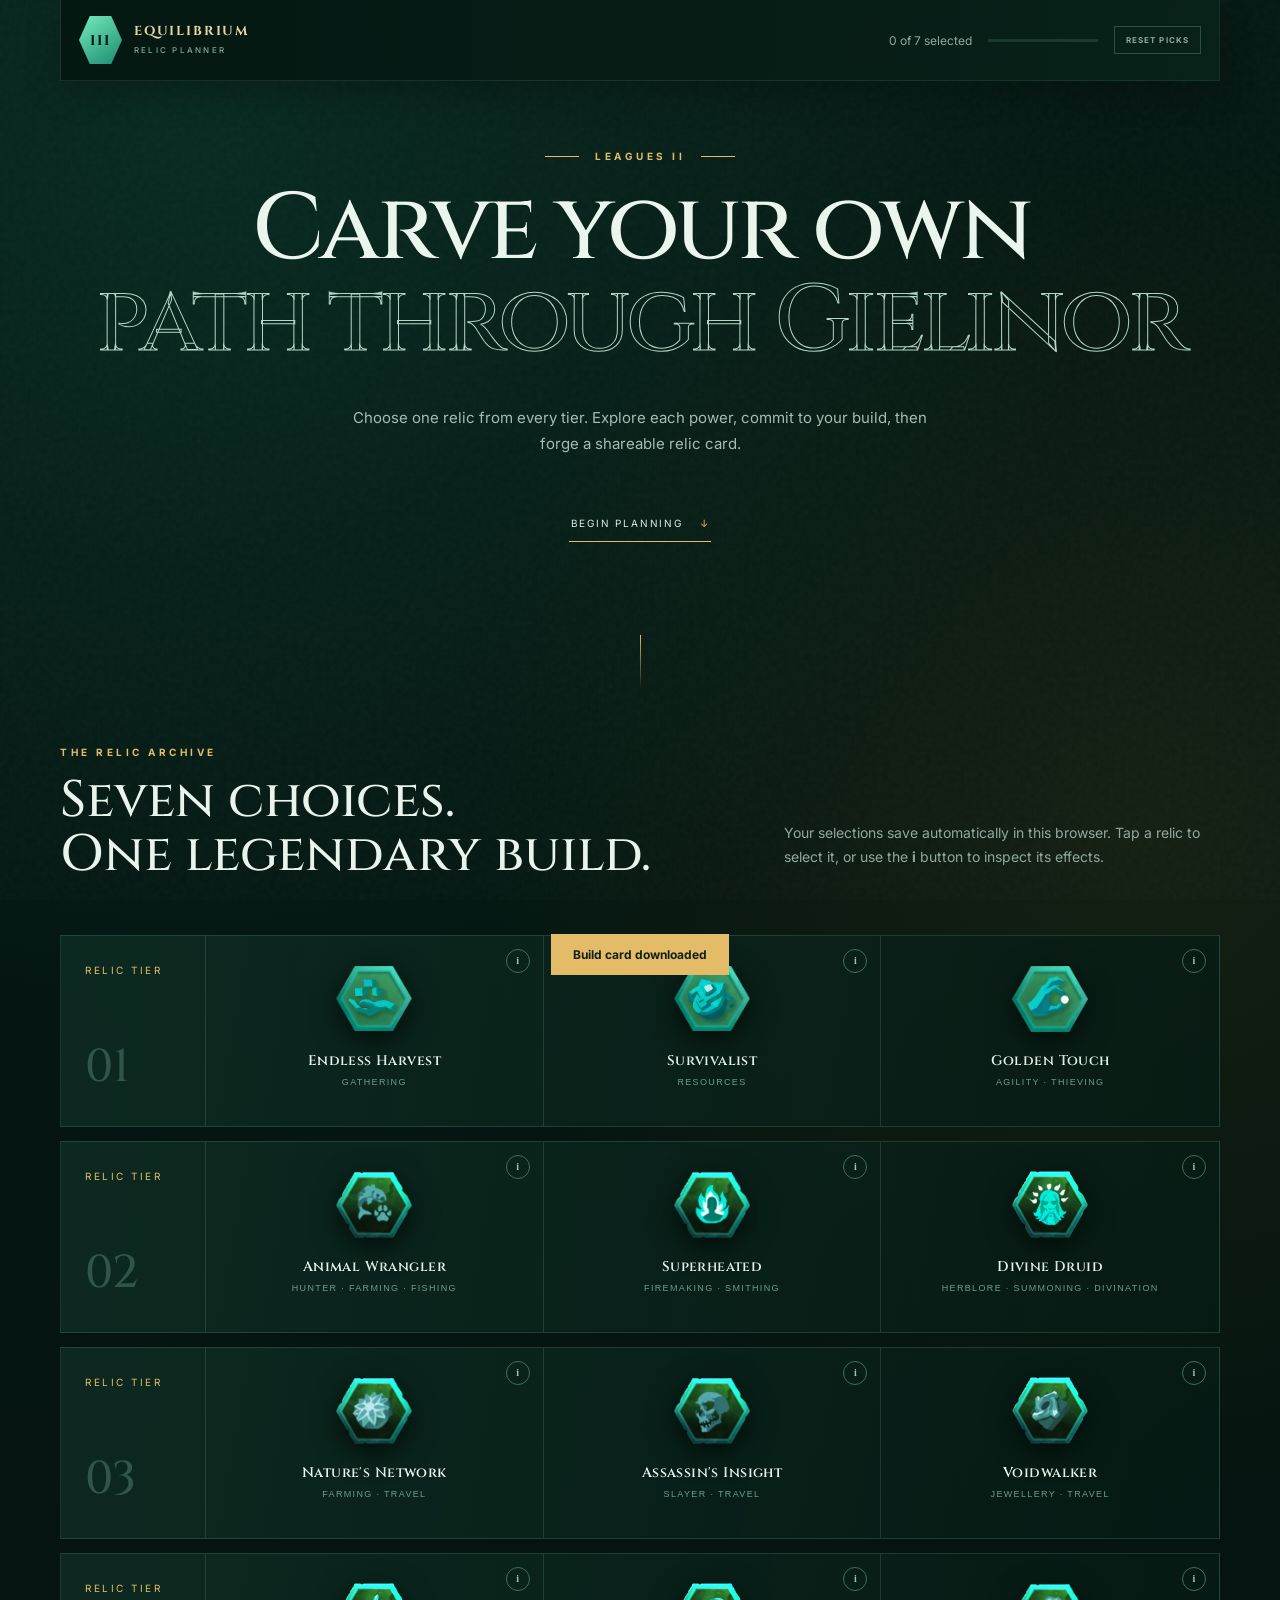
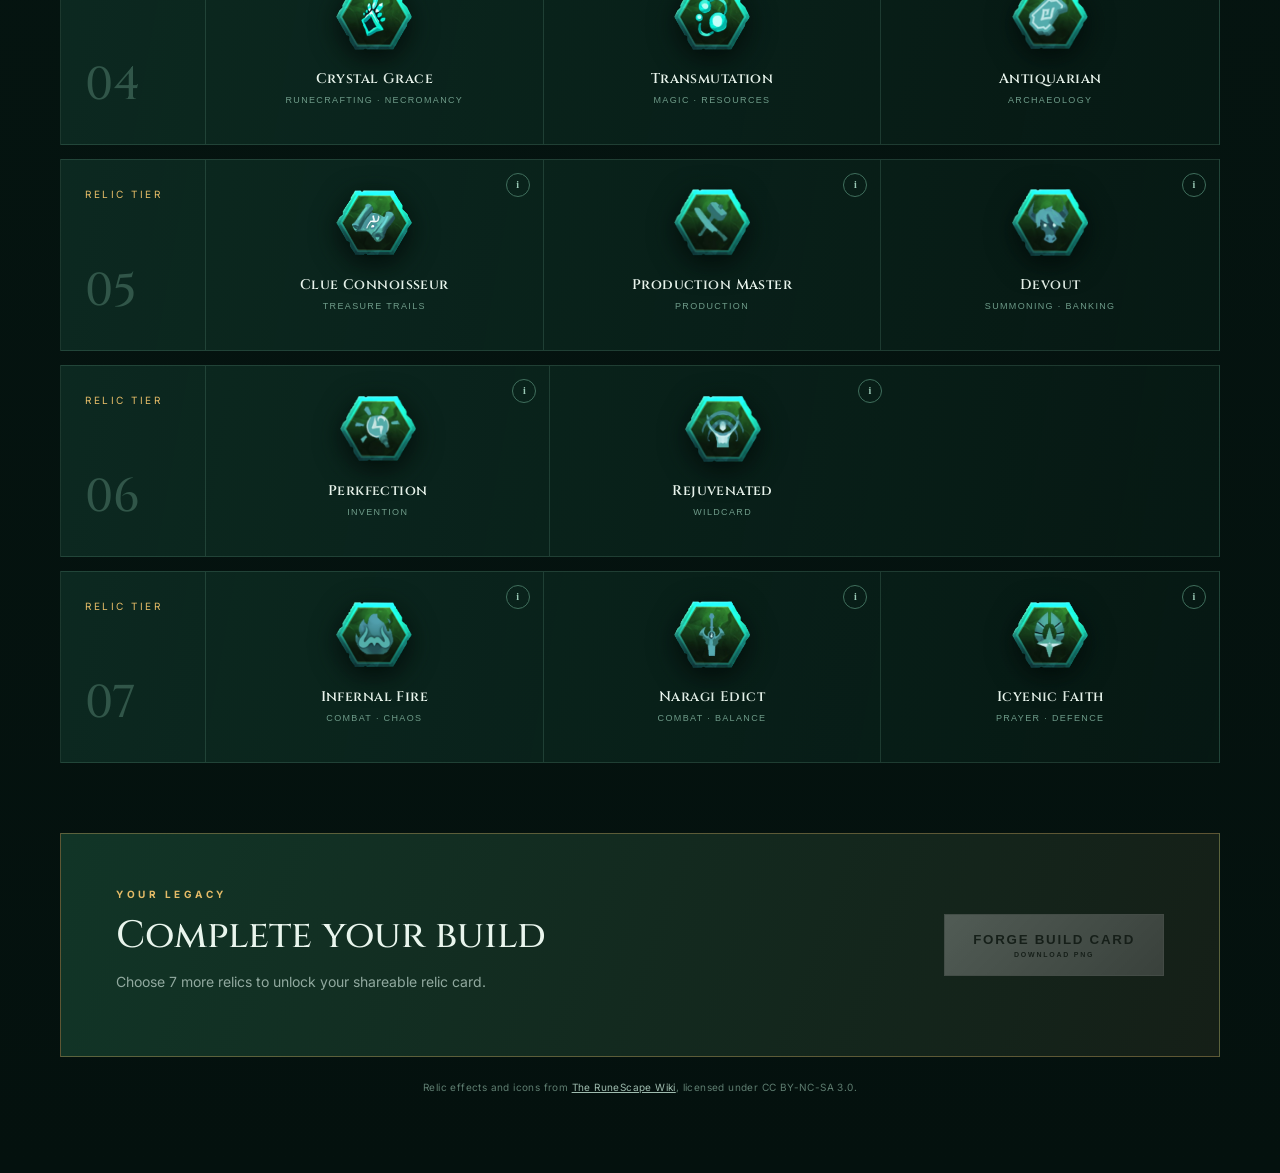
==== index.html @ 5b0cdfaf "Keep build card labels within relic boxes" ====
<!doctype html>
<html lang="en">
<head>
  <meta charset="UTF-8" />
  <meta name="viewport" content="width=device-width, initial-scale=1.0" />
  <meta name="theme-color" content="#071d18" />
  <title>Equilibrium Relic Planner</title>
  <link rel="preconnect" href="https://fonts.googleapis.com">
  <link rel="preconnect" href="https://fonts.gstatic.com" crossorigin>
  <link href="https://fonts.googleapis.com/css2?family=Cinzel:wght@500;600;700&family=Inter:wght@400;500;600;700&display=swap" rel="stylesheet">
  <link rel="stylesheet" href="styles.css?v=4" />
  <link rel="stylesheet" href="rejuvenated.css?v=5" />
</head>
<body>
  <div class="ambient ambient-one"></div><div class="ambient ambient-two"></div>
  <header class="hero">
    <nav>
      <a class="brand" href="#"><span class="brand-mark">III</span><span>EQUILIBRIUM<br><small>RELIC PLANNER</small></span></a>
      <div class="progress-wrap"><span id="progressText">0 of 7 selected</span><div class="progress"><i id="progressBar"></i></div><button id="resetPicks" type="button" aria-label="Reset all relic picks">Reset picks</button></div>
    </nav>
    <div class="eyebrow"><span></span> LEAGUES II <span></span></div>
    <h1>Carve your own<br><em>path through Gielinor</em></h1>
    <p>Choose one relic from every tier. Explore each power, commit to your build, then forge a shareable relic card.</p>
    <a class="start" href="#planner">Begin planning <span>↓</span></a>
  </header>

  <main id="planner">
    <section class="intro">
      <div><span class="section-kicker">THE RELIC ARCHIVE</span><h2>Seven choices.<br>One legendary build.</h2></div>
      <p>Your selections save automatically in this browser. Tap a relic to select it, or use the <b>i</b> button to inspect its effects.</p>
    </section>
    <div id="tiers" class="tiers"></div>
    <section class="rejuvenated-panel" id="rejuvenatedPanel" hidden>
      <div class="rejuvenated-gem">✦</div>
      <div>
        <span class="section-kicker">REJUVENATED BONUS</span>
        <h3 id="rejuvenatedTitle">Choose one more relic</h3>
        <p id="rejuvenatedCopy">Select any relic you did not choose from tiers 1–5.</p>
      </div>
      <button id="changeBonus" type="button">Choose bonus relic</button>
    </section>
    <section class="forge" id="forge">
      <div><span class="section-kicker">YOUR LEGACY</span><h2 id="forgeTitle">Complete your build</h2><p id="forgeCopy">Choose one relic from each of the seven tiers to unlock your shareable relic card.</p></div>
      <button id="download" disabled><span>Forge build card</span><small>DOWNLOAD PNG</small></button>
    </section>
    <p class="data-credit">Relic effects and icons from <a href="https://runescape.wiki/w/Equilibrium_League/Relics" target="_blank" rel="noreferrer">The RuneScape Wiki</a>, licensed under CC BY-NC-SA 3.0.</p>
  </main>

  <dialog id="relicDialog">
    <button class="close" aria-label="Close">×</button><div id="dialogIcon" class="modal-icon"></div><span id="dialogTier" class="section-kicker"></span><h2 id="dialogName"></h2><div id="dialogText"></div><button id="modalSelect" class="modal-select"></button>
  </dialog>
  <dialog id="saveDialog" class="save-dialog">
    <button id="closeSave" class="close" aria-label="Close">×</button>
    <span class="section-kicker">YOUR RELIC BUILD</span>
    <h2>Save your build card</h2>
    <p>Press and hold the image, then choose <strong>Save to Photos</strong>. You can also use the button below to open the iPhone share sheet.</p>
    <img id="savePreview" alt="Your Equilibrium relic build card">
    <button id="shareBuild" class="modal-select" type="button">Share / Save image</button>
  </dialog>
  <div id="toast" role="status">Build card downloaded</div>
  <canvas id="exportCanvas" width="1600" height="900" hidden></canvas>
  <script src="icon-data.js?v=2"></script>
  <script src="app.js?v=5"></script>
</body>
</html>
---- styles.css ----
:root{--ink:#e9f5ed;--muted:#91a99f;--jade:#54e6b4;--gold:#e4bb67;--deep:#061510;--panel:#0b201a;--line:rgba(151,218,186,.16)}*{box-sizing:border-box}html{scroll-behavior:smooth}body{margin:0;background:#061510;color:var(--ink);font-family:Inter,system-ui,sans-serif;min-height:100vh;overflow-x:hidden;background-image:radial-gradient(circle at 15% 5%,#0c503c55,transparent 32%),radial-gradient(circle at 90% 30%,#70601622,transparent 30%),linear-gradient(#061813,#04110e)}body:before{content:"";position:fixed;inset:0;pointer-events:none;opacity:.25;background-image:url("data:image/svg+xml,%3Csvg viewBox='0 0 180 180' xmlns='http://www.w3.org/2000/svg'%3E%3Cfilter id='n'%3E%3CfeTurbulence type='fractalNoise' baseFrequency='.9' numOctaves='2' stitchTiles='stitch'/%3E%3C/filter%3E%3Crect width='100%25' height='100%25' filter='url(%23n)' opacity='.13'/%3E%3C/svg%3E")}.hero{max-width:1240px;margin:auto;padding:30px 40px 110px;min-height:720px;display:flex;flex-direction:column;align-items:center;text-align:center;position:relative}.hero:after{content:"";position:absolute;left:50%;bottom:30px;width:1px;height:55px;background:linear-gradient(var(--gold),transparent)}nav{width:100%;display:flex;justify-content:space-between;align-items:center}.brand{display:flex;align-items:center;text-align:left;gap:12px;color:#e6d6a4;text-decoration:none;font-family:Cinzel,serif;font-weight:700;letter-spacing:.14em;font-size:13px}.brand small{font:500 8px Inter;letter-spacing:.28em;color:#84a895}.brand-mark{display:grid;place-items:center;width:43px;height:48px;color:#071510;font:700 14px Cinzel;background:linear-gradient(145deg,#76ebbd,#1a8b6e);clip-path:polygon(25% 0,75% 0,100% 50%,75% 100%,25% 100%,0 50%)}.progress-wrap{display:flex;align-items:center;gap:16px;color:var(--muted);font-size:12px}.progress{width:110px;height:3px;background:#1c3930}.progress i{display:block;height:100%;width:0;background:var(--gold);transition:.4s}.eyebrow,.section-kicker{color:var(--gold);font-size:10px;letter-spacing:.35em;font-weight:700}.eyebrow{display:flex;align-items:center;gap:16px;margin-top:120px}.eyebrow span{width:34px;height:1px;background:var(--gold)}h1,h2{font-family:Cinzel,serif}.hero h1{font-size:clamp(50px,7.4vw,94px);line-height:.98;letter-spacing:-.045em;margin:22px 0;font-weight:500}.hero h1 em{font-style:normal;color:transparent;-webkit-text-stroke:1px #b4d6c6}.hero>p{color:#a6bcb2;max-width:610px;line-height:1.7;font-size:15px}.start{margin-top:34px;color:#dbece4;text-decoration:none;text-transform:uppercase;letter-spacing:.18em;font-size:10px;border-bottom:1px solid var(--gold);padding:12px 2px}.start span{color:var(--gold);margin-left:12px}main{max-width:1240px;margin:auto;padding:20px 40px 80px}.intro{display:grid;grid-template-columns:1.2fr .8fr;align-items:end;gap:70px;margin-bottom:52px}.intro h2,.forge h2{font-size:clamp(34px,4vw,55px);line-height:1.06;margin:14px 0 0;font-weight:500}.intro>p,.forge p{color:var(--muted);line-height:1.7;font-size:14px;max-width:480px}.tiers{display:flex;flex-direction:column;gap:14px}.tier{display:grid;grid-template-columns:145px 1fr;background:linear-gradient(100deg,rgba(13,43,34,.92),rgba(7,27,21,.72));border:1px solid var(--line);position:relative;transition:.25s}.tier:hover{border-color:rgba(228,187,103,.35)}.tier-label{padding:28px 24px;border-right:1px solid var(--line);display:flex;flex-direction:column;justify-content:space-between;min-height:190px}.tier-label span{color:var(--gold);font-size:10px;letter-spacing:.25em}.tier-label strong{font:500 46px Cinzel;color:#315649}.tier-options{display:grid;grid-template-columns:repeat(3,1fr)}.tier.two .tier-options{grid-template-columns:repeat(2,1fr);max-width:68%}.relic{position:relative;padding:25px 20px 22px;display:flex;flex-direction:column;align-items:center;text-align:center;cursor:pointer;border:0;border-right:1px solid var(--line);background:transparent;color:var(--ink);min-height:190px;transition:.25s}.relic:last-child{border-right:0}.relic:hover{background:#123a2d}.relic.selected{background:linear-gradient(180deg,rgba(34,128,95,.3),rgba(5,26,20,.1));box-shadow:inset 0 -2px var(--gold)}.relic.selected:after{content:"SELECTED";position:absolute;top:13px;left:13px;color:var(--gold);font-size:7px;letter-spacing:.18em}.relic-icon,.modal-icon{width:76px;height:76px;display:grid;place-items:center;font-size:32px;background:linear-gradient(145deg,#2ed3a4,#0b6d58);clip-path:polygon(25% 4%,75% 4%,98% 50%,75% 96%,25% 96%,2% 50%);filter:drop-shadow(0 8px 14px #020c09);margin-bottom:14px}.relic h3{font:600 14px Cinzel;margin:0;letter-spacing:.03em}.relic .tag{font-size:9px;color:#6f9c8a;margin-top:7px;text-transform:uppercase;letter-spacing:.15em}.info{position:absolute;top:13px;right:13px;width:24px;height:24px;border-radius:50%;border:1px solid #406f5d;color:#99c8b5;display:grid;place-items:center;font:600 10px Georgia;z-index:2}.forge{margin-top:70px;border:1px solid rgba(228,187,103,.35);background:linear-gradient(110deg,#113527,#151f17);padding:48px 55px;display:flex;justify-content:space-between;align-items:center;gap:30px}.forge h2{font-size:38px}.forge button,.modal-select{border:1px solid #bd9955;background:linear-gradient(135deg,#e4c175,#a67b34);color:#102018;padding:17px 28px;min-width:210px;font-weight:800;text-transform:uppercase;letter-spacing:.13em;cursor:pointer}.forge button small{display:block;font-size:7px;margin-top:4px;letter-spacing:.25em}.forge button:disabled{filter:grayscale(1);opacity:.35;cursor:not-allowed}dialog{width:min(560px,calc(100% - 30px));border:1px solid #547866;background:#0a2019;color:var(--ink);padding:46px;box-shadow:0 25px 90px #000;overflow:visible}dialog::backdrop{background:rgba(1,9,7,.82);backdrop-filter:blur(7px)}.close{position:absolute;right:14px;top:10px;background:none;border:0;color:#9ab1a7;font-size:28px;cursor:pointer}.modal-icon{margin-bottom:25px}.modal-icon+span{display:block;margin-bottom:8px}dialog h2{font-size:34px;margin:8px 0 22px}#dialogText{color:#b5c9c0;line-height:1.7;font-size:14px}#dialogText p{padding-left:17px;position:relative}#dialogText p:before{content:"";width:5px;height:5px;background:var(--gold);position:absolute;left:0;top:9px;transform:rotate(45deg)}.modal-select{margin-top:22px;width:100%}#toast{position:fixed;bottom:25px;left:50%;transform:translate(-50%,100px);background:#e4bb67;color:#102018;padding:13px 22px;font-size:12px;font-weight:700;transition:.35s;z-index:10}#toast.show{transform:translate(-50%,0)}@media(max-width:760px){.hero{padding:24px 20px 80px;min-height:620px}.progress-wrap .progress{display:none}.eyebrow{margin-top:100px}.hero h1{font-size:47px}main{padding:20px 16px 50px}.intro{grid-template-columns:1fr;gap:10px}.tier{grid-template-columns:1fr}.tier-label{min-height:auto;flex-direction:row;padding:14px 18px;border-right:0;border-bottom:1px solid var(--line)}.tier-label strong{font-size:23px}.tier-options,.tier.two .tier-options{grid-template-columns:1fr!important;max-width:none}.relic{min-height:122px;display:grid;grid-template-columns:76px 1fr;padding:18px;text-align:left}.relic-icon{margin:0}.relic h3{font-size:13px}.relic .tag{grid-column:2}.forge{padding:30px 24px;flex-direction:column;align-items:flex-start}.forge button{width:100%}dialog{padding:38px 27px}}
---- rejuvenated.css ----
.relic.rejuvenated-pick {
  background: linear-gradient(180deg, rgba(228,187,103,.25), rgba(45,31,10,.14));
  box-shadow: inset 0 -2px #f4d991, inset 0 0 0 1px rgba(244,217,145,.35);
}

.relic.rejuvenated-pick::before {
  content: "REJUVENATED PICK";
  position: absolute;
  top: 13px;
  left: 13px;
  color: #f4d991;
  font-size: 7px;
  font-weight: 700;
  letter-spacing: .14em;
}

.relic.bonus-eligible {
  background: rgba(228,187,103,.08);
  animation: bonusPulse 1.7s ease-in-out infinite;
}

.relic.bonus-eligible:hover { background: rgba(228,187,103,.2); }
@keyframes bonusPulse { 50% { box-shadow: inset 0 0 0 1px rgba(228,187,103,.45); } }

.rejuvenated-panel {
  margin-top: 20px;
  border: 1px solid rgba(228,187,103,.55);
  background: linear-gradient(110deg,rgba(51,67,34,.9),rgba(18,45,34,.92));
  padding: 25px 30px;
  display: grid;
  grid-template-columns: auto 1fr auto;
  align-items: center;
  gap: 22px;
}

.rejuvenated-panel[hidden] { display: none; }
.rejuvenated-gem {
  width: 55px;
  height: 55px;
  display: grid;
  place-items: center;
  color: #173429;
  background: linear-gradient(145deg,#f3d589,#aa7a32);
  clip-path: polygon(25% 4%,75% 4%,98% 50%,75% 96%,25% 96%,2% 50%);
  font-size: 23px;
}

.rejuvenated-panel h3 { font: 600 22px Cinzel; margin: 6px 0; }
.rejuvenated-panel p { margin: 0; color: var(--muted); font-size: 13px; }
.rejuvenated-panel button {
  border: 1px solid #b99653;
  background: transparent;
  color: #e9d397;
  padding: 13px 18px;
  text-transform: uppercase;
  font-size: 9px;
  font-weight: 700;
  letter-spacing: .14em;
  cursor: pointer;
}

.modal-select:disabled { filter: grayscale(1); opacity: .45; cursor: default; }
.relic-icon,.modal-icon { background: none; clip-path: none; filter: drop-shadow(0 8px 14px #020c09); }
.relic-icon img,.modal-icon img { width: 100%; height: 100%; object-fit: contain; display: block; }
.modal-icon { width: 112px; height: 98px; }
dialog { max-height: min(820px, calc(100vh - 32px)); overflow: auto; }
dialog {
  scrollbar-width: thin;
  scrollbar-color: #b99146 #071812;
  scrollbar-gutter: stable;
}
dialog::-webkit-scrollbar { width: 11px; }
dialog::-webkit-scrollbar-track {
  background: #071812;
  border-left: 1px solid rgba(84, 230, 180, .16);
}
dialog::-webkit-scrollbar-thumb {
  min-height: 48px;
  border: 2px solid #071812;
  border-radius: 999px;
  background: linear-gradient(180deg, #e4bb67, #8f692f);
  box-shadow: inset 0 0 0 1px rgba(255, 226, 158, .22);
}
dialog::-webkit-scrollbar-thumb:hover { background: linear-gradient(180deg, #f1cd7d, #b1843d); }
dialog::-webkit-scrollbar-corner { background: #071812; }
.data-credit { margin: 24px 0 0; text-align: center; color: #5f7e71; font-size: 10px; letter-spacing: .04em; }
.data-credit a { color: #9fbcaf; }
#resetPicks { border: 1px solid rgba(151,218,186,.25); background: transparent; color: #91a99f; padding: 8px 11px; font: 700 8px Inter,sans-serif; letter-spacing: .14em; text-transform: uppercase; cursor: pointer; transition: .2s; }
#resetPicks:hover { border-color: #e4bb67; color: #e4bb67; }
@media (max-width: 560px) { #resetPicks { padding: 7px 8px; } #progressText { display: none; } }

.hero nav {
  position: fixed;
  top: 0;
  left: 50%;
  z-index: 20;
  width: min(1160px, calc(100% - 80px));
  padding: 16px 18px;
  transform: translateX(-50%);
  background: linear-gradient(90deg, rgba(5,22,17,.92), rgba(8,34,26,.88));
  border: 1px solid rgba(151,218,186,.12);
  border-top: 0;
  box-shadow: 0 12px 35px rgba(0,0,0,.24);
  backdrop-filter: blur(14px);
  -webkit-backdrop-filter: blur(14px);
}

#planner { scroll-margin-top: 92px; }

@media (max-width: 760px) {
  .hero nav { width: calc(100% - 24px); padding: 12px; }
  .brand-mark { width: 36px; height: 40px; }
}

.info {
  cursor: pointer;
  transition: color .18s ease, border-color .18s ease, background .18s ease, transform .18s ease, box-shadow .18s ease;
}

.info:hover {
  color: #102018;
  border-color: #f0cb7a;
  background: #e4bb67;
  transform: translateY(-2px) scale(1.08);
  box-shadow: 0 5px 16px rgba(228,187,103,.35);
}

.save-dialog { width: min(760px, calc(100% - 22px)); text-align: center; }
.save-dialog h2 { margin-bottom: 10px; }
.save-dialog > p { color: #b5c9c0; line-height: 1.6; font-size: 13px; max-width: 560px; margin: 0 auto 18px; }
#savePreview { display: block; width: 100%; max-height: 62vh; object-fit: contain; background: #061510; border: 1px solid rgba(228,187,103,.4); -webkit-touch-callout: default; user-select: auto; }
.save-dialog .modal-select { margin-top: 18px; }

@media (max-width: 760px) {
  .rejuvenated-panel { grid-template-columns: auto 1fr; padding: 22px 18px; }
  .rejuvenated-panel button { grid-column: 1/-1; width: 100%; }
}
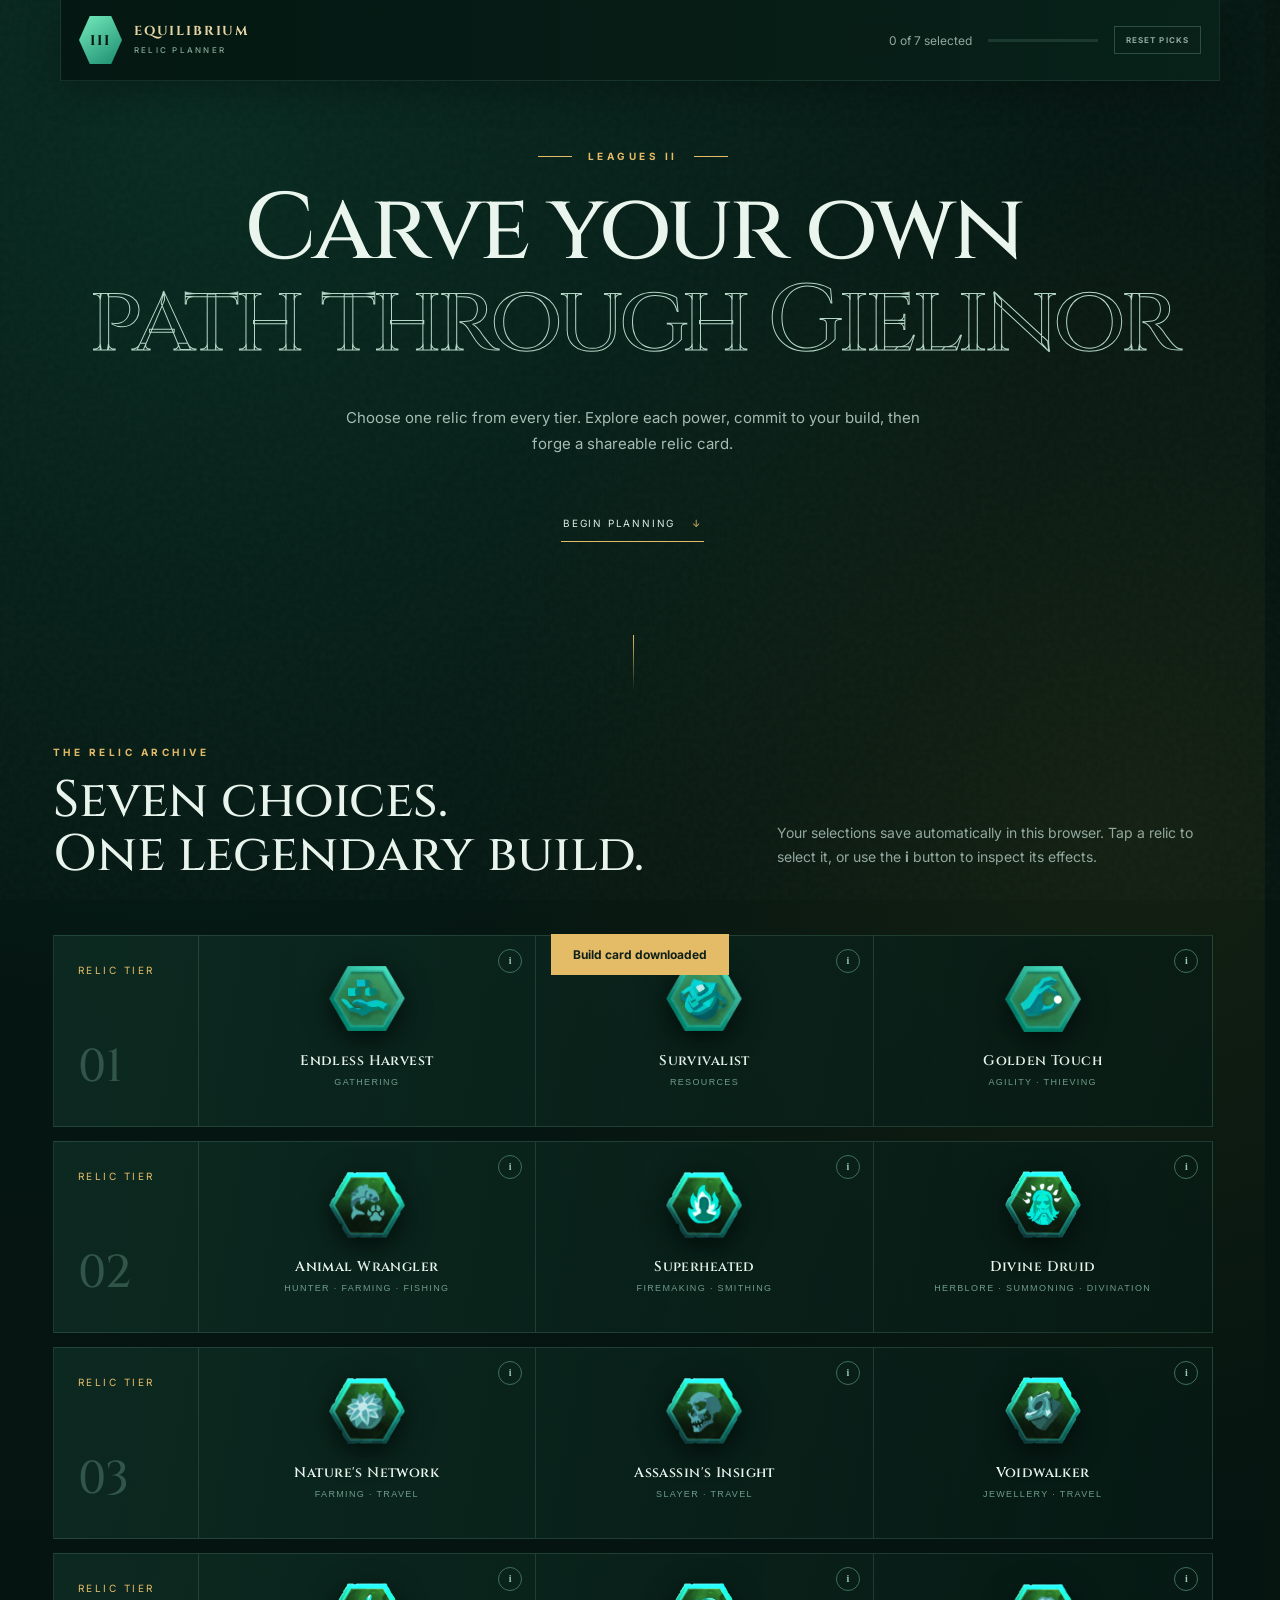
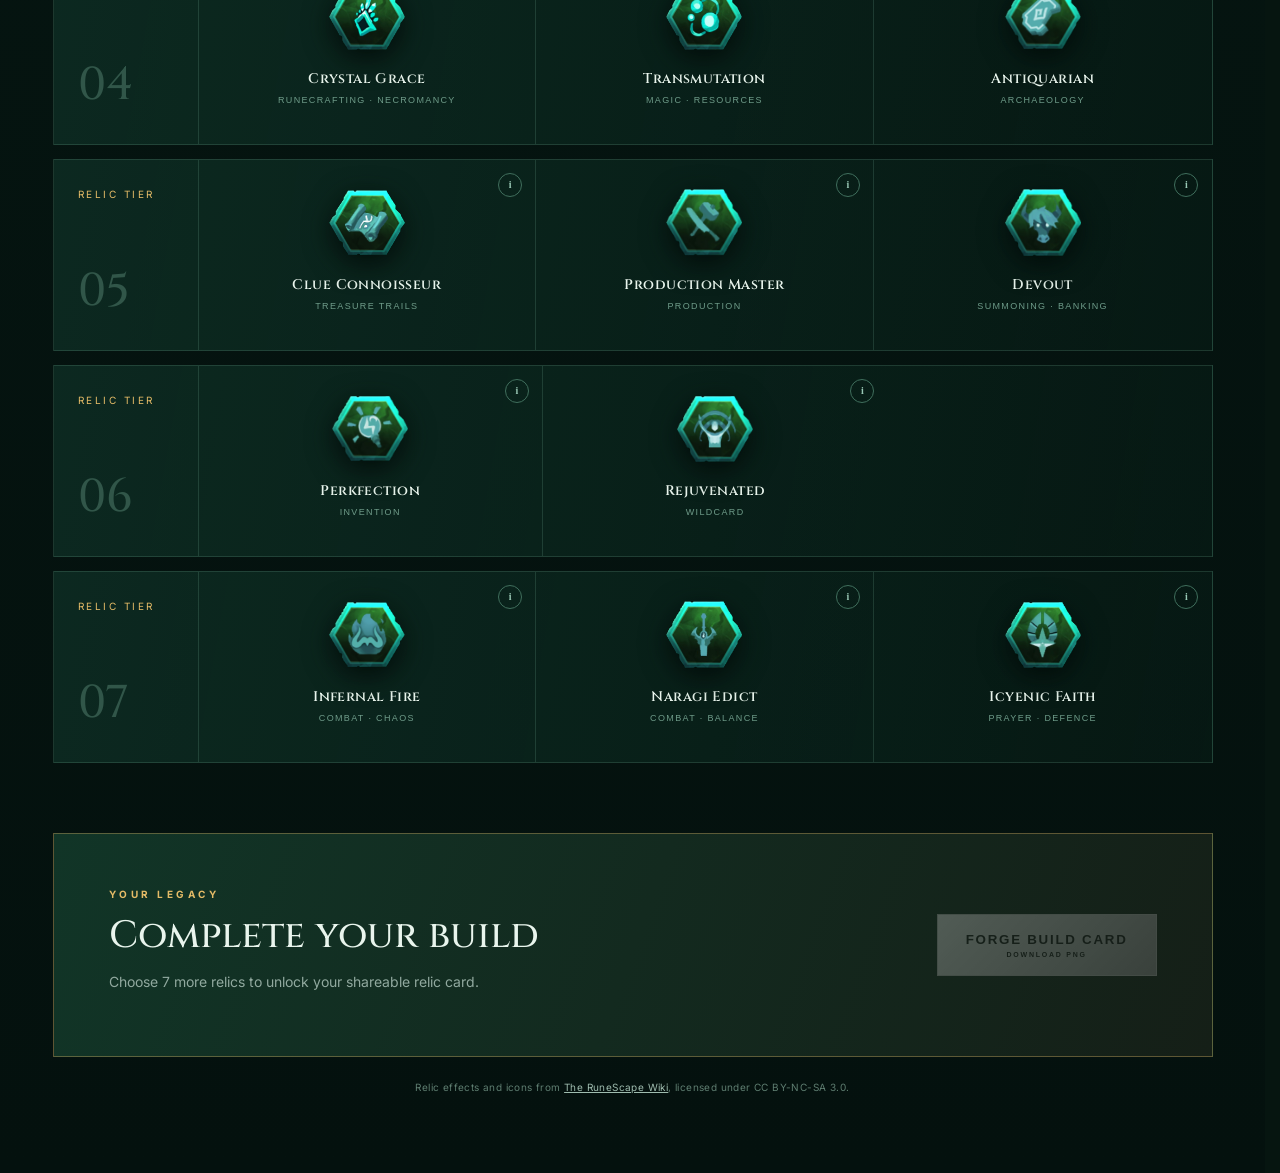
==== commit 022ef6bf: "Lock background scroll while modals are open" ====
--- a/index.html
+++ b/index.html
@@ -9,7 +9,7 @@
   <link rel="preconnect" href="https://fonts.gstatic.com" crossorigin>
   <link href="https://fonts.googleapis.com/css2?family=Cinzel:wght@500;600;700&family=Inter:wght@400;500;600;700&display=swap" rel="stylesheet">
   <link rel="stylesheet" href="styles.css?v=4" />
-  <link rel="stylesheet" href="rejuvenated.css?v=5" />
+  <link rel="stylesheet" href="rejuvenated.css?v=8" />
 </head>
 <body>
   <div class="ambient ambient-one"></div><div class="ambient ambient-two"></div>
@@ -60,6 +60,6 @@
   <div id="toast" role="status">Build card downloaded</div>
   <canvas id="exportCanvas" width="1600" height="900" hidden></canvas>
   <script src="icon-data.js?v=2"></script>
-  <script src="app.js?v=5"></script>
+  <script src="app.js?v=6"></script>
 </body>
 </html>
--- a/rejuvenated.css
+++ b/rejuvenated.css
@@ -48,18 +48,47 @@
 .rejuvenated-panel h3 { font: 600 22px Cinzel; margin: 6px 0; }
 .rejuvenated-panel p { margin: 0; color: var(--muted); font-size: 13px; }
 .rejuvenated-panel button {
-  border: 1px solid #b99653;
+  border: 1px solid rgba(151,218,186,.25);
   background: transparent;
-  color: #e9d397;
+  color: #91a99f;
   padding: 13px 18px;
   text-transform: uppercase;
   font-size: 9px;
   font-weight: 700;
   letter-spacing: .14em;
   cursor: pointer;
+  transition: border-color .2s, color .2s, background-color .2s, box-shadow .2s;
+}
+.rejuvenated-panel button:hover,
+.rejuvenated-panel button:focus-visible {
+  border-color: #e4bb67;
+  color: #e4bb67;
+  background: rgba(228,187,103,.08);
+  box-shadow: inset 0 0 0 1px rgba(228,187,103,.1);
+  outline: none;
 }
 
 .modal-select:disabled { filter: grayscale(1); opacity: .45; cursor: default; }
+html { scrollbar-gutter: stable; }
+body.modal-open {
+  position: fixed;
+  top: var(--locked-scroll-y);
+  left: 0;
+  right: 0;
+  width: 100%;
+  overflow: hidden;
+  padding-right: var(--scrollbar-compensation, 0px);
+}
+#download { transition: transform .2s, border-color .2s, background .2s, box-shadow .2s; }
+#download:not(:disabled):hover,
+#download:not(:disabled):focus-visible {
+  border-color: #f0ce83;
+  background: linear-gradient(135deg, #f1cf84, #bd8d3d);
+  box-shadow: 0 9px 24px rgba(228,187,103,.22), inset 0 0 0 1px rgba(255,239,194,.22);
+  transform: translateY(-2px);
+  outline: none;
+}
+#download:not(:disabled):active { transform: translateY(0); box-shadow: 0 3px 10px rgba(228,187,103,.16); }
 .relic-icon,.modal-icon { background: none; clip-path: none; filter: drop-shadow(0 8px 14px #020c09); }
 .relic-icon img,.modal-icon img { width: 100%; height: 100%; object-fit: contain; display: block; }
 .modal-icon { width: 112px; height: 98px; }
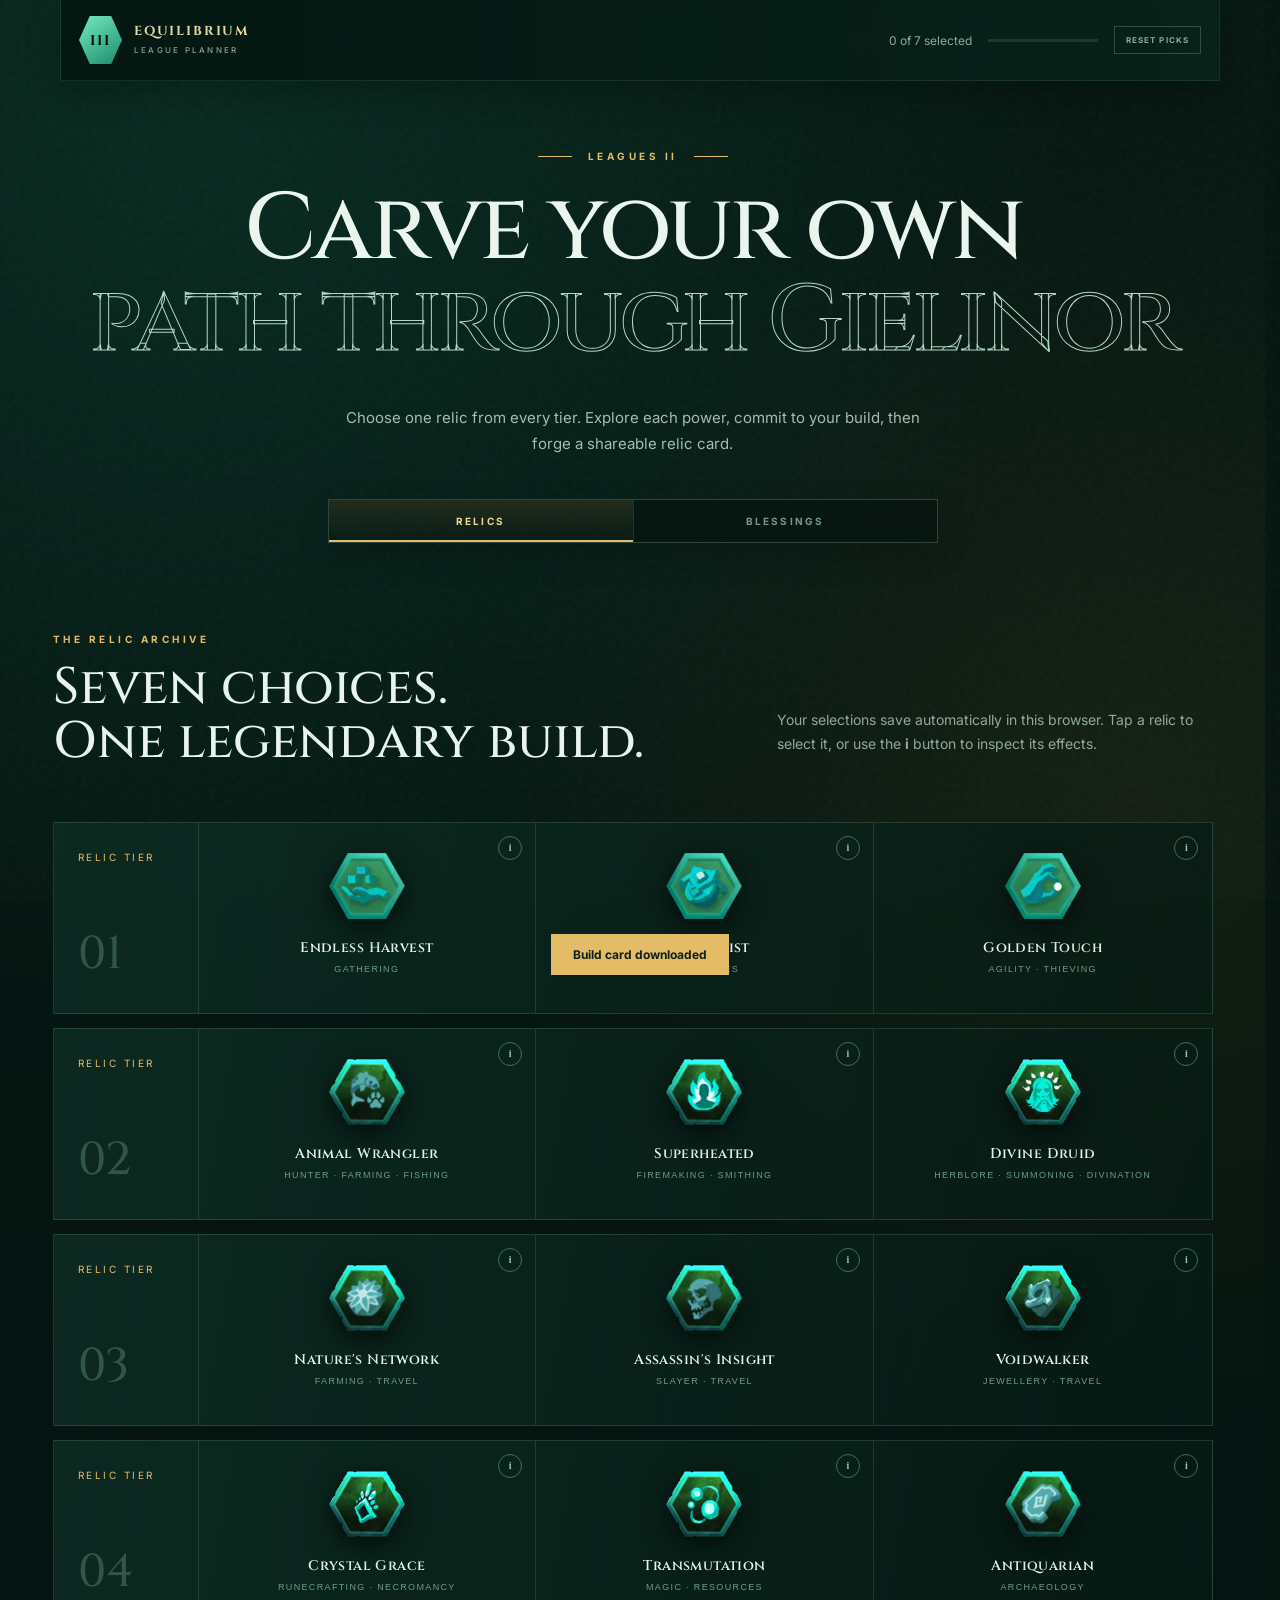
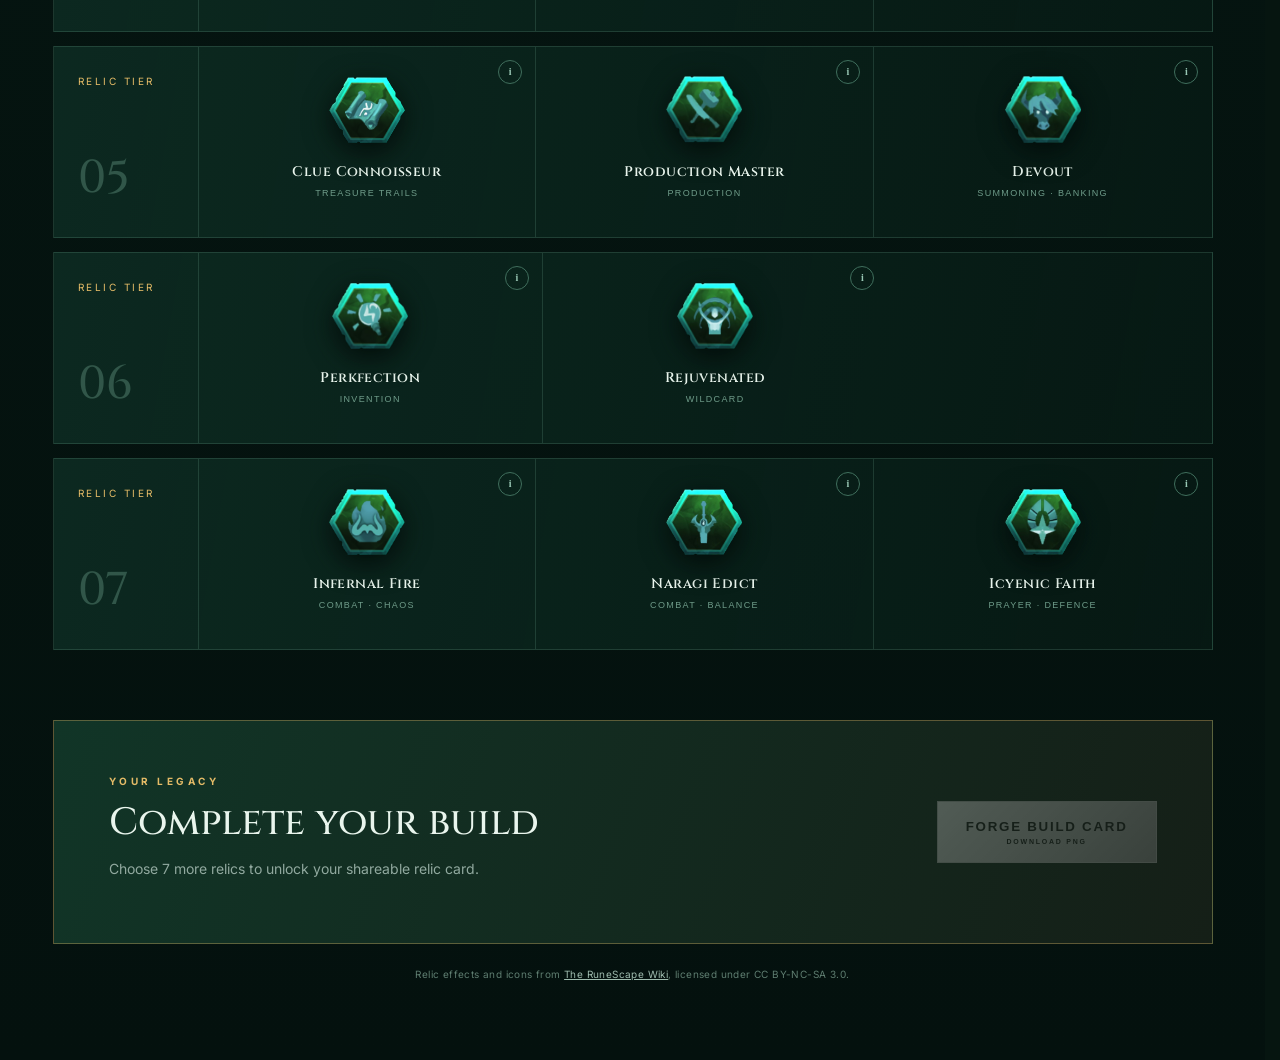
==== commit 2a6d554a: "Add Blessings planner and export" ====
--- a/index.html
+++ b/index.html
@@ -4,46 +4,71 @@
   <meta charset="UTF-8" />
   <meta name="viewport" content="width=device-width, initial-scale=1.0" />
   <meta name="theme-color" content="#071d18" />
-  <title>Equilibrium Relic Planner</title>
+  <title>Equilibrium League Planner</title>
   <link rel="preconnect" href="https://fonts.googleapis.com">
   <link rel="preconnect" href="https://fonts.gstatic.com" crossorigin>
   <link href="https://fonts.googleapis.com/css2?family=Cinzel:wght@500;600;700&family=Inter:wght@400;500;600;700&display=swap" rel="stylesheet">
   <link rel="stylesheet" href="styles.css?v=4" />
   <link rel="stylesheet" href="rejuvenated.css?v=8" />
+  <link rel="stylesheet" href="blessings.css?v=1" />
 </head>
 <body>
   <div class="ambient ambient-one"></div><div class="ambient ambient-two"></div>
   <header class="hero">
     <nav>
-      <a class="brand" href="#"><span class="brand-mark">III</span><span>EQUILIBRIUM<br><small>RELIC PLANNER</small></span></a>
+      <a class="brand" href="#"><span class="brand-mark">III</span><span>EQUILIBRIUM<br><small>LEAGUE PLANNER</small></span></a>
       <div class="progress-wrap"><span id="progressText">0 of 7 selected</span><div class="progress"><i id="progressBar"></i></div><button id="resetPicks" type="button" aria-label="Reset all relic picks">Reset picks</button></div>
     </nav>
     <div class="eyebrow"><span></span> LEAGUES II <span></span></div>
     <h1>Carve your own<br><em>path through Gielinor</em></h1>
-    <p>Choose one relic from every tier. Explore each power, commit to your build, then forge a shareable relic card.</p>
-    <a class="start" href="#planner">Begin planning <span>↓</span></a>
+    <p id="heroCopy">Choose one relic from every tier. Explore each power, commit to your build, then forge a shareable relic card.</p>
+    <div class="planner-switch" role="tablist" aria-label="Choose a planner">
+      <button type="button" role="tab" id="relicsTab" data-planner-view="relics" aria-controls="relicPlanner" aria-selected="true">Relics</button>
+      <button type="button" role="tab" id="blessingsTab" data-planner-view="blessings" aria-controls="blessingPlanner" aria-selected="false">Blessings</button>
+    </div>
   </header>
 
   <main id="planner">
-    <section class="intro">
-      <div><span class="section-kicker">THE RELIC ARCHIVE</span><h2>Seven choices.<br>One legendary build.</h2></div>
-      <p>Your selections save automatically in this browser. Tap a relic to select it, or use the <b>i</b> button to inspect its effects.</p>
-    </section>
-    <div id="tiers" class="tiers"></div>
-    <section class="rejuvenated-panel" id="rejuvenatedPanel" hidden>
-      <div class="rejuvenated-gem">✦</div>
-      <div>
-        <span class="section-kicker">REJUVENATED BONUS</span>
-        <h3 id="rejuvenatedTitle">Choose one more relic</h3>
-        <p id="rejuvenatedCopy">Select any relic you did not choose from tiers 1–5.</p>
-      </div>
-      <button id="changeBonus" type="button">Choose bonus relic</button>
-    </section>
-    <section class="forge" id="forge">
-      <div><span class="section-kicker">YOUR LEGACY</span><h2 id="forgeTitle">Complete your build</h2><p id="forgeCopy">Choose one relic from each of the seven tiers to unlock your shareable relic card.</p></div>
-      <button id="download" disabled><span>Forge build card</span><small>DOWNLOAD PNG</small></button>
-    </section>
-    <p class="data-credit">Relic effects and icons from <a href="https://runescape.wiki/w/Equilibrium_League/Relics" target="_blank" rel="noreferrer">The RuneScape Wiki</a>, licensed under CC BY-NC-SA 3.0.</p>
+    <div id="relicPlanner" class="planner-view" role="tabpanel" aria-labelledby="relicsTab">
+      <section class="intro">
+        <div><span class="section-kicker">THE RELIC ARCHIVE</span><h2>Seven choices.<br>One legendary build.</h2></div>
+        <p>Your selections save automatically in this browser. Tap a relic to select it, or use the <b>i</b> button to inspect its effects.</p>
+      </section>
+      <div id="tiers" class="tiers"></div>
+      <section class="rejuvenated-panel" id="rejuvenatedPanel" hidden>
+        <div class="rejuvenated-gem">✦</div>
+        <div>
+          <span class="section-kicker">REJUVENATED BONUS</span>
+          <h3 id="rejuvenatedTitle">Choose one more relic</h3>
+          <p id="rejuvenatedCopy">Select any relic you did not choose from tiers 1–5.</p>
+        </div>
+        <button id="changeBonus" type="button">Choose bonus relic</button>
+      </section>
+      <section class="forge" id="forge">
+        <div><span class="section-kicker">YOUR LEGACY</span><h2 id="forgeTitle">Complete your build</h2><p id="forgeCopy">Choose one relic from each of the seven tiers to unlock your shareable relic card.</p></div>
+        <button id="download" disabled><span>Forge build card</span><small>DOWNLOAD PNG</small></button>
+      </section>
+      <p class="data-credit">Relic effects and icons from <a href="https://runescape.wiki/w/Equilibrium_League/Relics" target="_blank" rel="noreferrer">The RuneScape Wiki</a>, licensed under CC BY-NC-SA 3.0.</p>
+    </div>
+
+    <div id="blessingPlanner" class="planner-view" role="tabpanel" aria-labelledby="blessingsTab" hidden>
+      <section class="intro blessing-intro">
+        <div><span class="section-kicker">THE BLESSING PATHS</span><h2>Six choices.<br>Two divine outcomes.</h2></div>
+        <p>Choose one Chaos, Balance, or Order blessing from each tier. Your three preceding paths automatically determine each God-tier blessing.</p>
+      </section>
+      <section class="blessing-path-summary" aria-label="Blessing path totals">
+        <div class="path-score chaos"><span>Chaos</span><strong id="chaosCount">0</strong></div>
+        <div class="path-score balance"><span>Balance</span><strong id="balanceCount">0</strong></div>
+        <div class="path-score order"><span>Order</span><strong id="orderCount">0</strong></div>
+        <p id="godForecast">God Tier I awaits Tiers 1–3. God Tier II awaits Tiers 4–6.</p>
+      </section>
+      <div id="blessingTiers" class="tiers blessing-tiers"></div>
+      <section class="forge blessing-forge" id="blessingForge">
+        <div><span class="section-kicker">YOUR DIVINE PATH</span><h2 id="blessingForgeTitle">Complete your blessing path</h2><p id="blessingForgeCopy">Choose one blessing from each of the six standard tiers to reveal both God-tier blessings.</p></div>
+        <button id="downloadBlessings" disabled><span>Forge blessing card</span><small>DOWNLOAD PNG</small></button>
+      </section>
+      <p class="data-credit">Blessing effects and icons from <a href="https://runescape.wiki/w/Equilibrium_League/Blessings" target="_blank" rel="noreferrer">The RuneScape Wiki</a>, licensed under CC BY-NC-SA 3.0.</p>
+    </div>
   </main>
 
   <dialog id="relicDialog">
@@ -51,15 +76,26 @@
   </dialog>
   <dialog id="saveDialog" class="save-dialog">
     <button id="closeSave" class="close" aria-label="Close">×</button>
-    <span class="section-kicker">YOUR RELIC BUILD</span>
-    <h2>Save your build card</h2>
-    <p>Press and hold the image, then choose <strong>Save to Photos</strong>. You can also use the button below to open the iPhone share sheet.</p>
+    <span id="saveKicker" class="section-kicker">YOUR RELIC BUILD</span>
+    <h2 id="saveHeading">Save your build card</h2>
+    <p id="saveCopy">Press and hold the image, then choose <strong>Save to Photos</strong>. You can also use the button below to open the iPhone share sheet.</p>
     <img id="savePreview" alt="Your Equilibrium relic build card">
     <button id="shareBuild" class="modal-select" type="button">Share / Save image</button>
   </dialog>
+  <dialog id="blessingDialog">
+    <button id="closeBlessing" class="close" aria-label="Close">×</button>
+    <div id="blessingDialogIcon" class="modal-icon blessing-modal-icon"></div>
+    <span id="blessingDialogTier" class="section-kicker"></span>
+    <h2 id="blessingDialogName"></h2>
+    <div id="blessingDialogText"></div>
+    <button id="blessingModalSelect" class="modal-select" type="button"></button>
+  </dialog>
   <div id="toast" role="status">Build card downloaded</div>
   <canvas id="exportCanvas" width="1600" height="900" hidden></canvas>
+  <canvas id="blessingCanvas" width="1600" height="1000" hidden></canvas>
   <script src="icon-data.js?v=2"></script>
-  <script src="app.js?v=6"></script>
+  <script src="app.js?v=7"></script>
+  <script src="blessing-icon-data.js?v=1"></script>
+  <script src="blessings.js?v=1"></script>
 </body>
 </html>
--- a/blessings.css
+++ b/blessings.css
@@ -0,0 +1,205 @@
+.hero { min-height: auto; padding-bottom: 64px; }
+.hero::after { display: none; }
+
+.planner-switch {
+  width: min(610px, 100%);
+  margin-top: 28px;
+  display: grid;
+  grid-template-columns: 1fr 1fr;
+  border: 1px solid rgba(151, 218, 186, .25);
+  background: rgba(4, 17, 14, .56);
+  box-shadow: 0 12px 32px rgba(0, 0, 0, .18);
+}
+
+.planner-switch button {
+  position: relative;
+  border: 0;
+  background: transparent;
+  color: #78988a;
+  padding: 15px 20px;
+  font: 700 10px Inter, sans-serif;
+  letter-spacing: .22em;
+  text-transform: uppercase;
+  cursor: pointer;
+  transition: color .2s, background .2s, box-shadow .2s;
+}
+
+.planner-switch button + button { border-left: 1px solid rgba(151, 218, 186, .16); }
+.planner-switch button:hover,
+.planner-switch button:focus-visible { color: #e4bb67; background: rgba(228, 187, 103, .06); outline: none; }
+.planner-switch button[aria-selected="true"] {
+  color: #f2d68f;
+  background: linear-gradient(180deg, rgba(228, 187, 103, .13), rgba(30, 90, 68, .08));
+  box-shadow: inset 0 -2px #e4bb67;
+}
+
+.planner-view[hidden] { display: none !important; }
+.blessing-intro { margin-bottom: 28px; }
+
+.blessing-path-summary {
+  display: grid;
+  grid-template-columns: repeat(3, 1fr);
+  border: 1px solid var(--line);
+  background: linear-gradient(100deg, rgba(13, 43, 34, .9), rgba(7, 27, 21, .76));
+  margin-bottom: 22px;
+}
+
+.path-score {
+  padding: 18px 22px;
+  display: flex;
+  justify-content: space-between;
+  align-items: center;
+  border-right: 1px solid var(--line);
+  text-transform: uppercase;
+  font-size: 9px;
+  letter-spacing: .18em;
+}
+.path-score:nth-child(3) { border-right: 0; }
+.path-score strong { font: 600 25px Cinzel, serif; }
+.path-score.chaos { color: #ef7770; }
+.path-score.balance { color: #65dcb0; }
+.path-score.order { color: #71b7ff; }
+.blessing-path-summary > p {
+  grid-column: 1 / -1;
+  margin: 0;
+  padding: 14px 22px;
+  border-top: 1px solid var(--line);
+  color: #91a99f;
+  font-size: 11px;
+  line-height: 1.5;
+  text-align: center;
+}
+
+.blessing-tier { grid-template-columns: 160px 1fr; }
+.blessing-tier .tier-label { min-height: 210px; }
+.blessing-tier .tier-label small {
+  color: #648579;
+  font: 600 8px Inter, sans-serif;
+  letter-spacing: .12em;
+  line-height: 1.45;
+  text-transform: uppercase;
+}
+.blessing-tier.god-tier {
+  border-color: rgba(228, 187, 103, .38);
+  background: linear-gradient(100deg, rgba(52, 50, 25, .9), rgba(12, 36, 28, .78));
+}
+.blessing-tier.god-tier .tier-label strong { color: #9c8147; font-size: 34px; }
+
+.blessing-card {
+  position: relative;
+  padding: 25px 20px 22px;
+  min-height: 210px;
+  display: flex;
+  flex-direction: column;
+  align-items: center;
+  text-align: center;
+  border: 0;
+  border-right: 1px solid var(--line);
+  background: transparent;
+  color: var(--ink);
+  cursor: pointer;
+  transition: background .25s, box-shadow .25s, opacity .25s;
+}
+.blessing-card:last-child { border-right: 0; }
+.blessing-card:hover { background: rgba(20, 61, 47, .92); }
+.blessing-card h3 { font: 600 14px Cinzel, serif; margin: 0; letter-spacing: .03em; }
+.blessing-card .info { position: absolute; }
+.blessing-icon {
+  width: 88px;
+  height: 88px;
+  display: grid;
+  place-items: center;
+  margin-bottom: 13px;
+  filter: drop-shadow(0 9px 15px rgba(0, 0, 0, .48));
+}
+.blessing-icon img,
+.blessing-modal-icon img { width: 100%; height: 100%; object-fit: contain; display: block; }
+.blessing-path {
+  margin-top: 8px;
+  font-size: 8px;
+  font-weight: 700;
+  letter-spacing: .18em;
+  text-transform: uppercase;
+}
+.blessing-card[data-path="Chaos"] .blessing-path { color: #ef7770; }
+.blessing-card[data-path="Balance"] .blessing-path { color: #65dcb0; }
+.blessing-card[data-path="Order"] .blessing-path { color: #71b7ff; }
+.blessing-card[data-path="Chaos"].selected { background: rgba(128, 38, 34, .23); box-shadow: inset 0 -2px #e9635b; }
+.blessing-card[data-path="Balance"].selected { background: rgba(34, 128, 95, .25); box-shadow: inset 0 -2px #54e6b4; }
+.blessing-card[data-path="Order"].selected { background: rgba(48, 91, 148, .25); box-shadow: inset 0 -2px #71b7ff; }
+.blessing-card.selected::after {
+  content: "SELECTED";
+  position: absolute;
+  top: 13px;
+  left: 13px;
+  color: #e9d397;
+  font-size: 7px;
+  font-weight: 700;
+  letter-spacing: .16em;
+}
+.god-tier .blessing-card.selected::after { content: "GOD PATH"; }
+.blessing-card.god-locked { opacity: .43; }
+.blessing-card.god-locked:hover { background: rgba(228, 187, 103, .05); }
+.blessing-card.god-locked::before {
+  content: "LOCKED";
+  position: absolute;
+  left: 13px;
+  top: 13px;
+  color: #718d81;
+  font-size: 7px;
+  font-weight: 700;
+  letter-spacing: .16em;
+}
+
+.blessing-forge button { transition: transform .2s, border-color .2s, background .2s, box-shadow .2s; }
+.blessing-forge button:not(:disabled):hover,
+.blessing-forge button:not(:disabled):focus-visible {
+  border-color: #f0ce83;
+  background: linear-gradient(135deg, #f1cf84, #bd8d3d);
+  box-shadow: 0 9px 24px rgba(228, 187, 103, .22), inset 0 0 0 1px rgba(255, 239, 194, .22);
+  transform: translateY(-2px);
+  outline: none;
+}
+.blessing-forge button:not(:disabled):active { transform: translateY(0); }
+
+#blessingDialogText { color: #b5c9c0; line-height: 1.7; font-size: 14px; }
+#blessingDialogText h3 {
+  margin: 22px 0 8px;
+  color: #e4bb67;
+  font: 700 9px Inter, sans-serif;
+  letter-spacing: .2em;
+  text-transform: uppercase;
+}
+#blessingDialogText p { padding-left: 17px; position: relative; }
+#blessingDialogText p::before {
+  content: "";
+  width: 5px;
+  height: 5px;
+  position: absolute;
+  left: 0;
+  top: 9px;
+  background: var(--gold);
+  transform: rotate(45deg);
+}
+
+@media (max-width: 760px) {
+  .hero { min-height: auto; padding-bottom: 52px; }
+  .planner-switch { width: calc(100% - 8px); }
+  .blessing-path-summary { grid-template-columns: 1fr; }
+  .path-score { border-right: 0; border-bottom: 1px solid var(--line); }
+  .path-score:nth-child(3) { border-bottom: 0; }
+  .blessing-path-summary > p { grid-column: 1; }
+  .blessing-tier { grid-template-columns: 1fr; }
+  .blessing-tier .tier-label { min-height: auto; }
+  .blessing-card {
+    min-height: 128px;
+    display: grid;
+    grid-template-columns: 88px 1fr;
+    padding: 18px;
+    text-align: left;
+  }
+  .blessing-icon { margin: 0; grid-row: 1 / 3; }
+  .blessing-card h3,
+  .blessing-card .blessing-path { grid-column: 2; }
+  .blessing-card .blessing-path { margin-top: 5px; }
+}
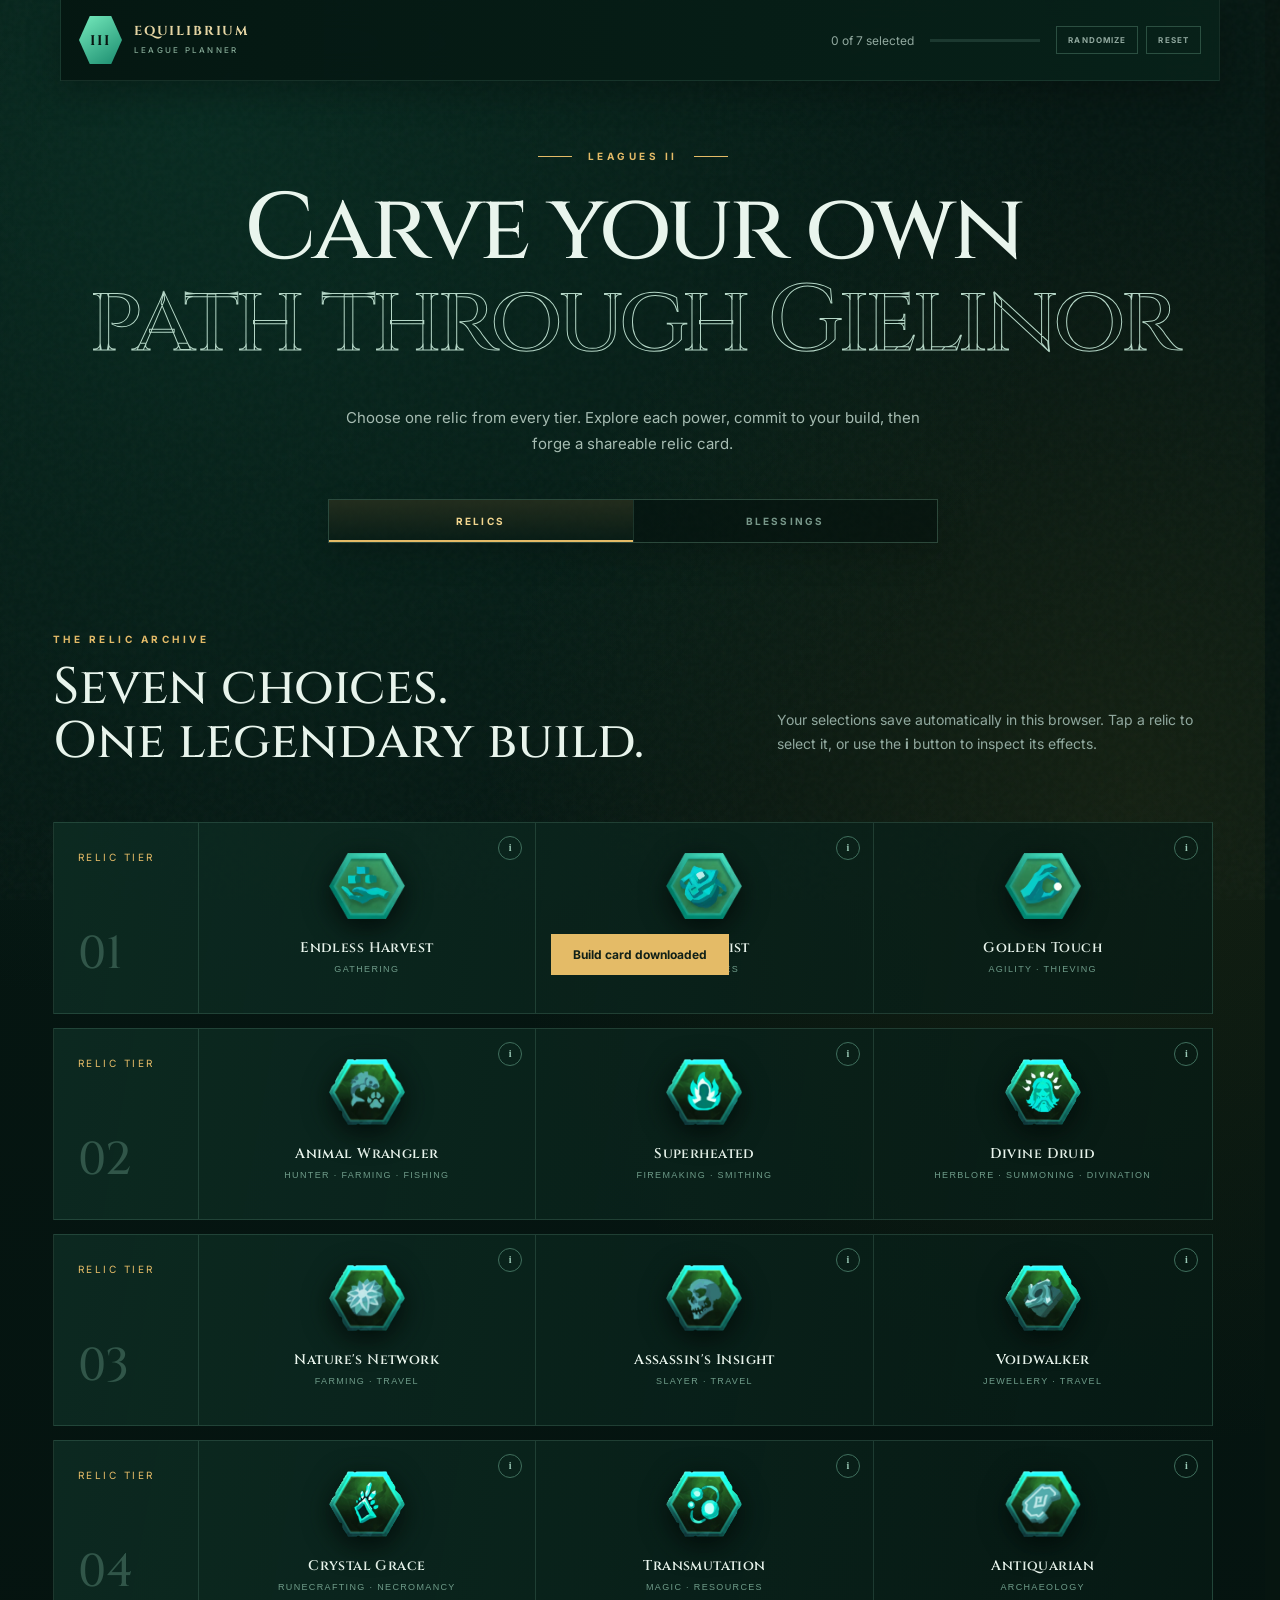
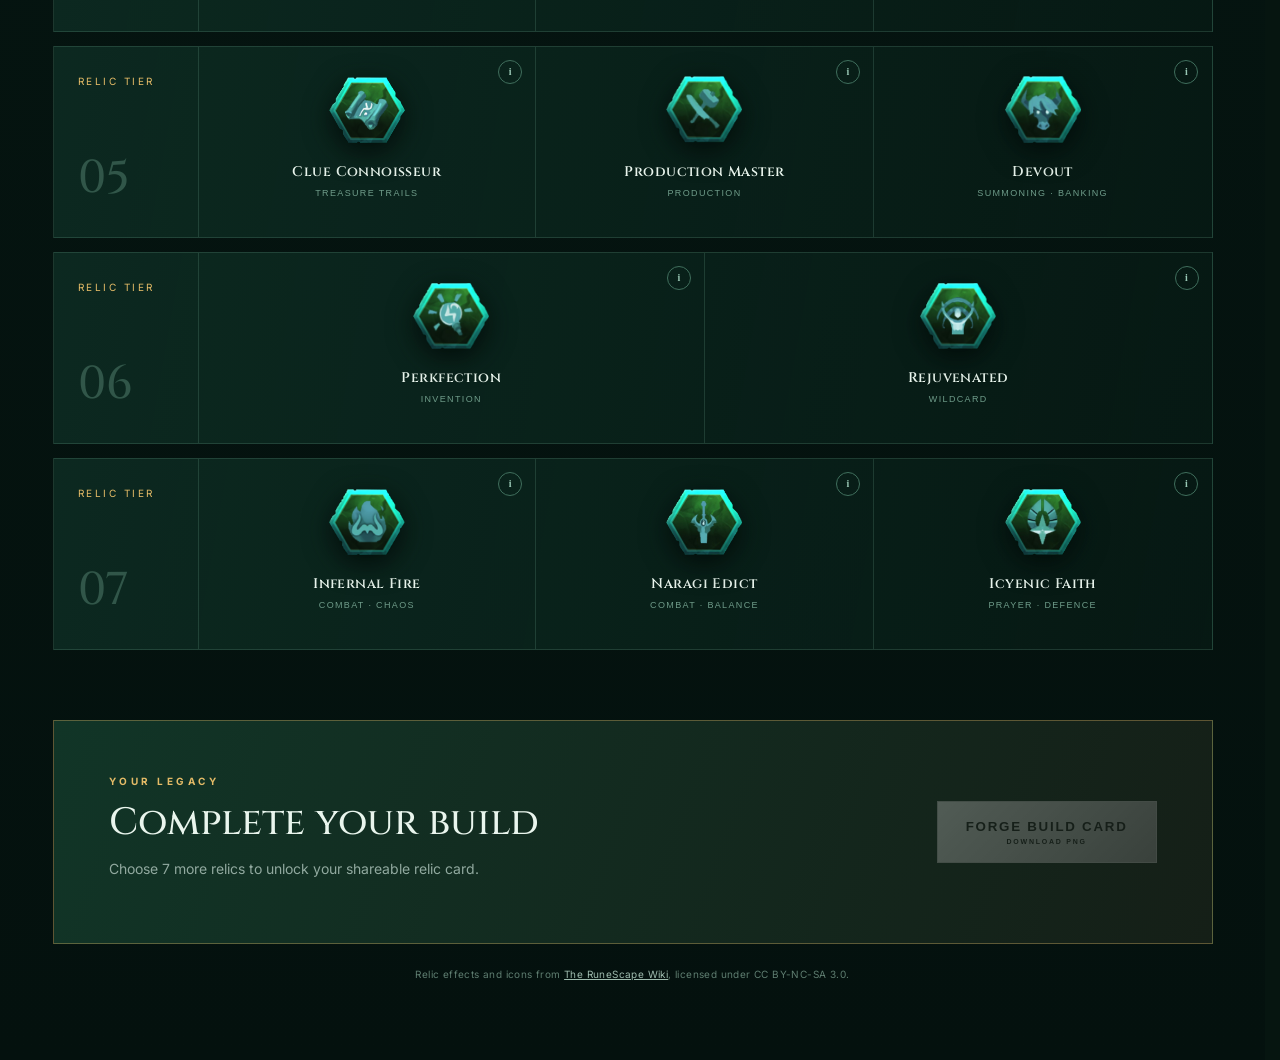
==== commit 3a80f55b: "Activate build randomizer release" ====
--- a/index.html
+++ b/index.html
@@ -9,15 +9,15 @@
   <link rel="preconnect" href="https://fonts.gstatic.com" crossorigin>
   <link href="https://fonts.googleapis.com/css2?family=Cinzel:wght@500;600;700&family=Inter:wght@400;500;600;700&display=swap" rel="stylesheet">
   <link rel="stylesheet" href="styles.css?v=4" />
-  <link rel="stylesheet" href="rejuvenated.css?v=8" />
-  <link rel="stylesheet" href="blessings.css?v=1" />
+  <link rel="stylesheet" href="rejuvenated.css?v=11" />
+  <link rel="stylesheet" href="blessings.css?v=4" />
 </head>
 <body>
   <div class="ambient ambient-one"></div><div class="ambient ambient-two"></div>
   <header class="hero">
     <nav>
       <a class="brand" href="#"><span class="brand-mark">III</span><span>EQUILIBRIUM<br><small>LEAGUE PLANNER</small></span></a>
-      <div class="progress-wrap"><span id="progressText">0 of 7 selected</span><div class="progress"><i id="progressBar"></i></div><button id="resetPicks" type="button" aria-label="Reset all relic picks">Reset picks</button></div>
+      <div class="progress-wrap"><span id="progressText">0 of 7 selected</span><div class="progress"><i id="progressBar"></i></div><div class="planner-actions"><button id="randomizePicks" type="button" aria-label="Randomize all relic picks">Randomize</button><button id="resetPicks" type="button" aria-label="Reset all relic picks">Reset</button></div></div>
     </nav>
     <div class="eyebrow"><span></span> LEAGUES II <span></span></div>
     <h1>Carve your own<br><em>path through Gielinor</em></h1>
@@ -94,8 +94,8 @@
   <canvas id="exportCanvas" width="1600" height="900" hidden></canvas>
   <canvas id="blessingCanvas" width="1600" height="1000" hidden></canvas>
   <script src="icon-data.js?v=2"></script>
-  <script src="app.js?v=7"></script>
+  <script src="app.js?v=9"></script>
   <script src="blessing-icon-data.js?v=1"></script>
-  <script src="blessings.js?v=1"></script>
+  <script src="blessings.js?v=3"></script>
 </body>
 </html>
--- a/rejuvenated.css
+++ b/rejuvenated.css
@@ -21,6 +21,11 @@
 
 .relic.bonus-eligible:hover { background: rgba(228,187,103,.2); }
 @keyframes bonusPulse { 50% { box-shadow: inset 0 0 0 1px rgba(228,187,103,.45); } }
+
+.tier.two .tier-options {
+  width: 100%;
+  max-width: none;
+}
 
 .rejuvenated-panel {
   margin-top: 20px;
@@ -69,6 +74,27 @@
 }
 
 .modal-select:disabled { filter: grayscale(1); opacity: .45; cursor: default; }
+#download,
+#modalSelect,
+#blessingModalSelect { transition: transform .2s, border-color .2s, background .2s, box-shadow .2s; }
+#download:not(:disabled):hover,
+#download:not(:disabled):focus-visible,
+#modalSelect:not(:disabled):hover,
+#modalSelect:not(:disabled):focus-visible,
+#blessingModalSelect:not(:disabled):hover,
+#blessingModalSelect:not(:disabled):focus-visible {
+  border-color: #f0ce83;
+  background: linear-gradient(135deg, #f1cf84, #bd8d3d);
+  box-shadow: 0 9px 24px rgba(228,187,103,.22), inset 0 0 0 1px rgba(255,239,194,.22);
+  transform: translateY(-2px);
+  outline: none;
+}
+#download:not(:disabled):active,
+#modalSelect:not(:disabled):active,
+#blessingModalSelect:not(:disabled):active {
+  transform: translateY(0);
+  box-shadow: 0 3px 10px rgba(228,187,103,.16);
+}
 html { scrollbar-gutter: stable; }
 body.modal-open {
   position: fixed;
@@ -114,9 +140,14 @@
 dialog::-webkit-scrollbar-corner { background: #071812; }
 .data-credit { margin: 24px 0 0; text-align: center; color: #5f7e71; font-size: 10px; letter-spacing: .04em; }
 .data-credit a { color: #9fbcaf; }
+.planner-actions { display: flex; gap: 8px; }
+#randomizePicks,
 #resetPicks { border: 1px solid rgba(151,218,186,.25); background: transparent; color: #91a99f; padding: 8px 11px; font: 700 8px Inter,sans-serif; letter-spacing: .14em; text-transform: uppercase; cursor: pointer; transition: .2s; }
-#resetPicks:hover { border-color: #e4bb67; color: #e4bb67; }
-@media (max-width: 560px) { #resetPicks { padding: 7px 8px; } #progressText { display: none; } }
+#randomizePicks:hover,
+#randomizePicks:focus-visible,
+#resetPicks:hover,
+#resetPicks:focus-visible { border-color: #e4bb67; color: #e4bb67; background: rgba(228,187,103,.06); outline: none; }
+@media (max-width: 560px) { #randomizePicks, #resetPicks { padding: 7px 8px; } #progressText { display: none; } }
 
 .hero nav {
   position: fixed;
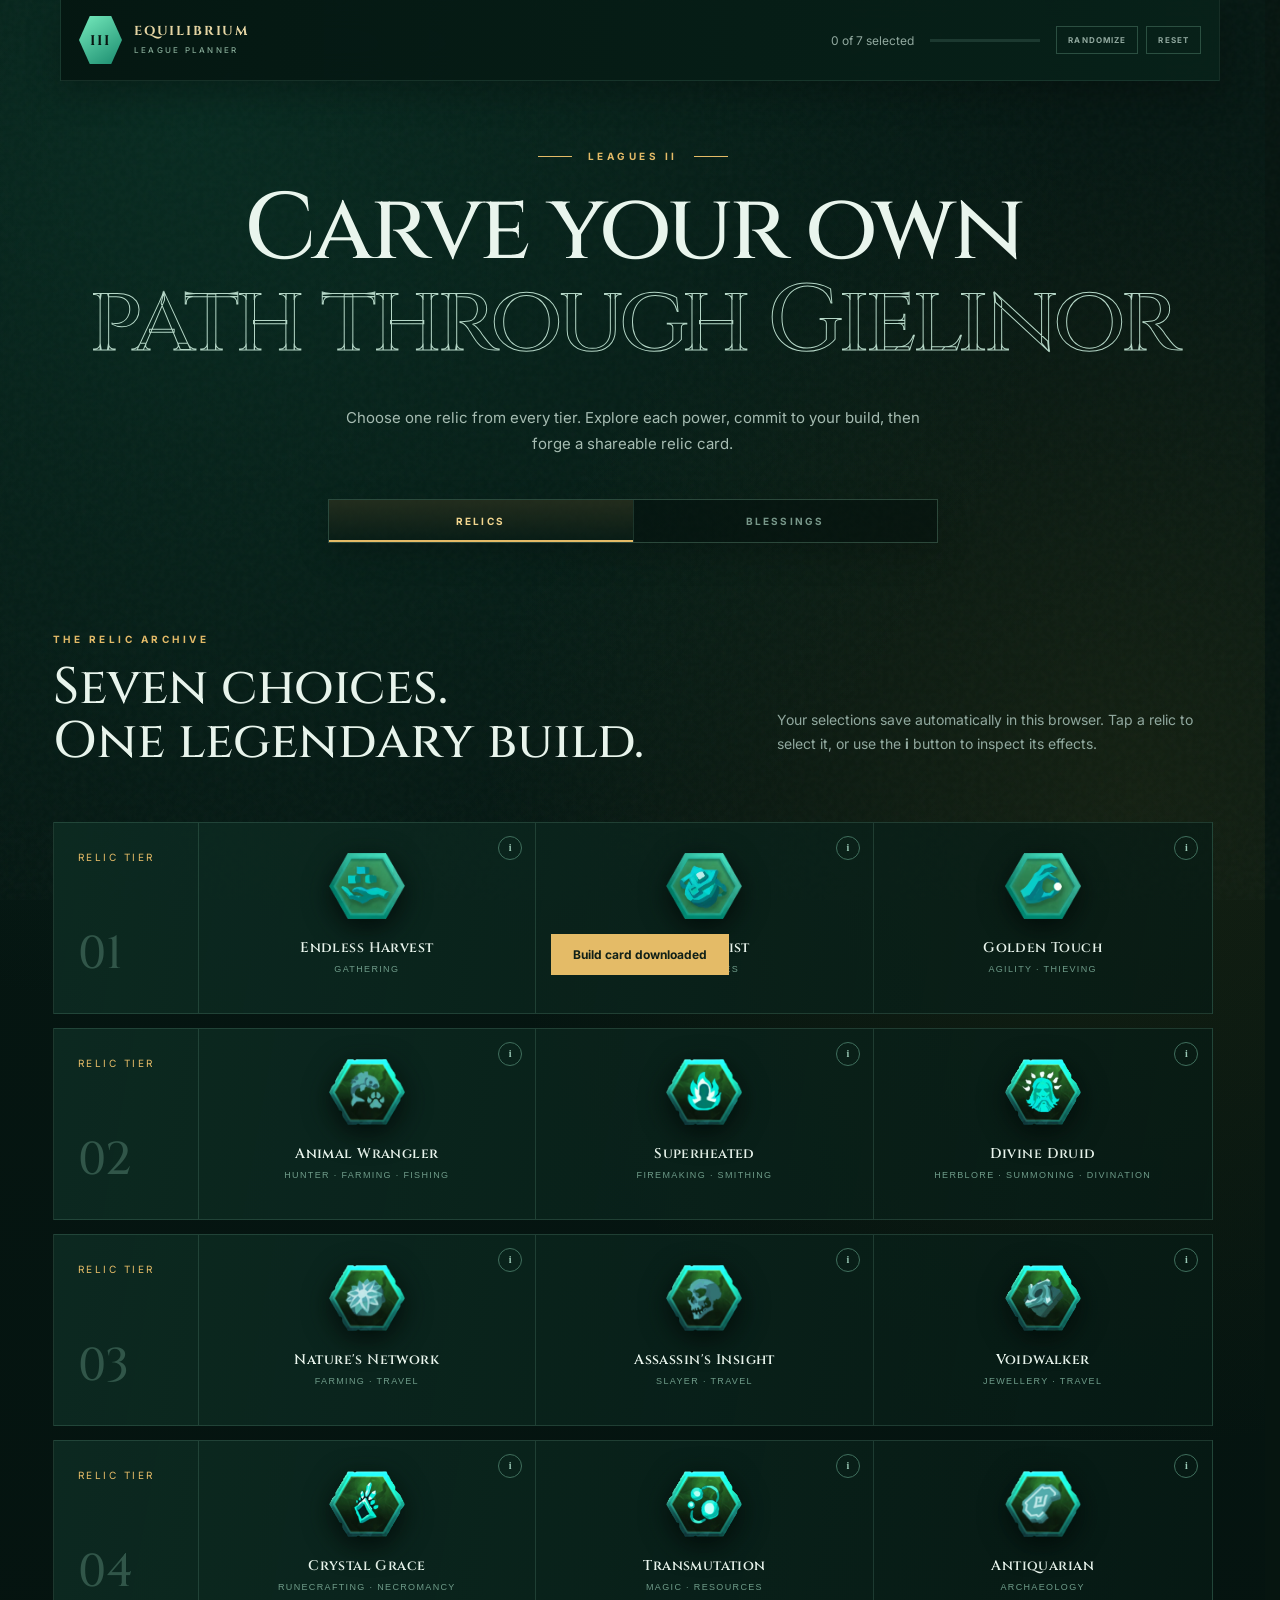
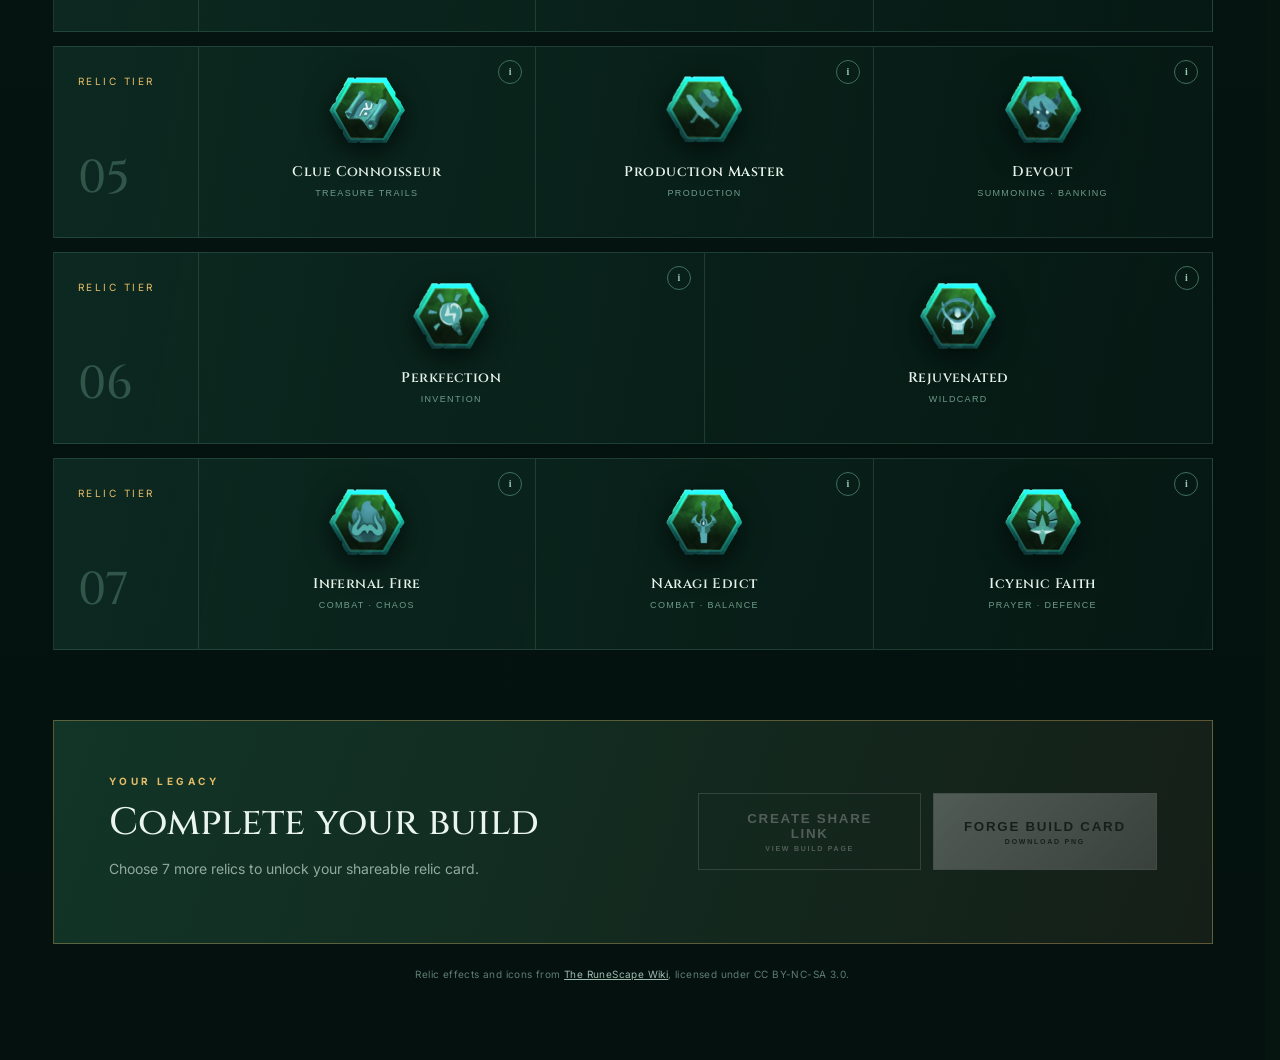
==== commit 0d93cd8a: "Add compact shareable build pages" ====
--- a/index.html
+++ b/index.html
@@ -9,7 +9,7 @@
   <link rel="preconnect" href="https://fonts.gstatic.com" crossorigin>
   <link href="https://fonts.googleapis.com/css2?family=Cinzel:wght@500;600;700&family=Inter:wght@400;500;600;700&display=swap" rel="stylesheet">
   <link rel="stylesheet" href="styles.css?v=4" />
-  <link rel="stylesheet" href="rejuvenated.css?v=11" />
+  <link rel="stylesheet" href="rejuvenated.css?v=13" />
   <link rel="stylesheet" href="blessings.css?v=4" />
 </head>
 <body>
@@ -46,7 +46,7 @@
       </section>
       <section class="forge" id="forge">
         <div><span class="section-kicker">YOUR LEGACY</span><h2 id="forgeTitle">Complete your build</h2><p id="forgeCopy">Choose one relic from each of the seven tiers to unlock your shareable relic card.</p></div>
-        <button id="download" disabled><span>Forge build card</span><small>DOWNLOAD PNG</small></button>
+        <div class="forge-actions"><button id="shareRelics" class="share-link-button" disabled><span>Create share link</span><small>VIEW BUILD PAGE</small></button><button id="download" disabled><span>Forge build card</span><small>DOWNLOAD PNG</small></button></div>
       </section>
       <p class="data-credit">Relic effects and icons from <a href="https://runescape.wiki/w/Equilibrium_League/Relics" target="_blank" rel="noreferrer">The RuneScape Wiki</a>, licensed under CC BY-NC-SA 3.0.</p>
     </div>
@@ -65,7 +65,7 @@
       <div id="blessingTiers" class="tiers blessing-tiers"></div>
       <section class="forge blessing-forge" id="blessingForge">
         <div><span class="section-kicker">YOUR DIVINE PATH</span><h2 id="blessingForgeTitle">Complete your blessing path</h2><p id="blessingForgeCopy">Choose one blessing from each of the six standard tiers to reveal both God-tier blessings.</p></div>
-        <button id="downloadBlessings" disabled><span>Forge blessing card</span><small>DOWNLOAD PNG</small></button>
+        <div class="forge-actions"><button id="shareBlessings" class="share-link-button" disabled><span>Create share link</span><small>VIEW BUILD PAGE</small></button><button id="downloadBlessings" disabled><span>Forge blessing card</span><small>DOWNLOAD PNG</small></button></div>
       </section>
       <p class="data-credit">Blessing effects and icons from <a href="https://runescape.wiki/w/Equilibrium_League/Blessings" target="_blank" rel="noreferrer">The RuneScape Wiki</a>, licensed under CC BY-NC-SA 3.0.</p>
     </div>
@@ -90,12 +90,22 @@
     <div id="blessingDialogText"></div>
     <button id="blessingModalSelect" class="modal-select" type="button"></button>
   </dialog>
+  <dialog id="linkDialog" class="link-dialog">
+    <button id="closeLinkDialog" class="close" aria-label="Close">×</button>
+    <span id="linkDialogKicker" class="section-kicker">SHARE YOUR BUILD</span>
+    <h2 id="linkDialogTitle">Your build link is ready</h2>
+    <p>This static link opens a dedicated page with your current picks. No account or server storage is needed.</p>
+    <label for="buildLinkField">Shareable build URL</label>
+    <div class="link-field"><input id="buildLinkField" type="text" readonly><button id="copyBuildLink" type="button">Copy link</button></div>
+    <a id="openBuildPage" class="modal-select" href="build.html" target="_blank" rel="noreferrer">Open build page</a>
+  </dialog>
   <div id="toast" role="status">Build card downloaded</div>
   <canvas id="exportCanvas" width="1600" height="900" hidden></canvas>
   <canvas id="blessingCanvas" width="1600" height="1000" hidden></canvas>
+  <script src="share.js?v=2"></script>
   <script src="icon-data.js?v=2"></script>
-  <script src="app.js?v=9"></script>
+  <script src="app.js?v=11"></script>
   <script src="blessing-icon-data.js?v=1"></script>
-  <script src="blessings.js?v=3"></script>
+  <script src="blessings.js?v=5"></script>
 </body>
 </html>
--- a/rejuvenated.css
+++ b/rejuvenated.css
@@ -25,6 +25,28 @@
 .tier.two .tier-options {
   width: 100%;
   max-width: none;
+}
+
+.forge-actions {
+  display: flex;
+  justify-content: flex-end;
+  gap: 12px;
+  flex-wrap: wrap;
+}
+.forge-actions button { flex: 1 1 220px; min-width: 220px; }
+.forge .share-link-button {
+  border-color: rgba(228,187,103,.55);
+  color: #d8c58f;
+  background: transparent;
+}
+.forge .share-link-button:not(:disabled):hover,
+.forge .share-link-button:not(:disabled):focus-visible {
+  border-color: #f0ce83;
+  color: #f0ce83;
+  background: rgba(228,187,103,.08);
+  box-shadow: 0 9px 24px rgba(228,187,103,.14), inset 0 0 0 1px rgba(255,239,194,.12);
+  transform: translateY(-2px);
+  outline: none;
 }
 
 .rejuvenated-panel {
@@ -76,13 +98,16 @@
 .modal-select:disabled { filter: grayscale(1); opacity: .45; cursor: default; }
 #download,
 #modalSelect,
-#blessingModalSelect { transition: transform .2s, border-color .2s, background .2s, box-shadow .2s; }
+#blessingModalSelect,
+#openBuildPage { transition: transform .2s, border-color .2s, background .2s, box-shadow .2s; }
 #download:not(:disabled):hover,
 #download:not(:disabled):focus-visible,
 #modalSelect:not(:disabled):hover,
 #modalSelect:not(:disabled):focus-visible,
 #blessingModalSelect:not(:disabled):hover,
-#blessingModalSelect:not(:disabled):focus-visible {
+#blessingModalSelect:not(:disabled):focus-visible,
+#openBuildPage:hover,
+#openBuildPage:focus-visible {
   border-color: #f0ce83;
   background: linear-gradient(135deg, #f1cf84, #bd8d3d);
   box-shadow: 0 9px 24px rgba(228,187,103,.22), inset 0 0 0 1px rgba(255,239,194,.22);
@@ -91,7 +116,8 @@
 }
 #download:not(:disabled):active,
 #modalSelect:not(:disabled):active,
-#blessingModalSelect:not(:disabled):active {
+#blessingModalSelect:not(:disabled):active,
+#openBuildPage:active {
   transform: translateY(0);
   box-shadow: 0 3px 10px rgba(228,187,103,.16);
 }
@@ -190,8 +216,21 @@
 .save-dialog > p { color: #b5c9c0; line-height: 1.6; font-size: 13px; max-width: 560px; margin: 0 auto 18px; }
 #savePreview { display: block; width: 100%; max-height: 62vh; object-fit: contain; background: #061510; border: 1px solid rgba(228,187,103,.4); -webkit-touch-callout: default; user-select: auto; }
 .save-dialog .modal-select { margin-top: 18px; }
+.link-dialog { width: min(720px, calc(100% - 22px)); }
+.link-dialog > p { margin: 0 0 24px; color: #b5c9c0; font-size: 13px; line-height: 1.65; }
+.link-dialog label { display: block; margin-bottom: 8px; color: #91a99f; font-size: 8px; font-weight: 700; letter-spacing: .16em; text-transform: uppercase; }
+.link-field { display: grid; grid-template-columns: 1fr auto; gap: 8px; }
+.link-field input { min-width: 0; border: 1px solid rgba(151,218,186,.3); padding: 13px 14px; color: #dceee6; background: #061510; font: 12px Inter, sans-serif; }
+.link-field input:focus { border-color: #e4bb67; outline: none; }
+.link-field button { border: 1px solid #bd9955; padding: 12px 18px; color: #102018; background: linear-gradient(135deg,#e4c175,#a67b34); font-size: 9px; font-weight: 800; letter-spacing: .12em; text-transform: uppercase; cursor: pointer; }
+.link-field button:hover, .link-field button:focus-visible { border-color: #f0ce83; background: linear-gradient(135deg,#f1cf84,#bd8d3d); outline: none; }
+.link-dialog .modal-select { display: block; margin-top: 14px; text-align: center; text-decoration: none; }
 
 @media (max-width: 760px) {
   .rejuvenated-panel { grid-template-columns: auto 1fr; padding: 22px 18px; }
   .rejuvenated-panel button { grid-column: 1/-1; width: 100%; }
-}
+  .forge-actions { width: 100%; }
+  .forge-actions button { width: 100%; }
+  .link-field { grid-template-columns: 1fr; }
+  .link-field button { width: 100%; }
+}
